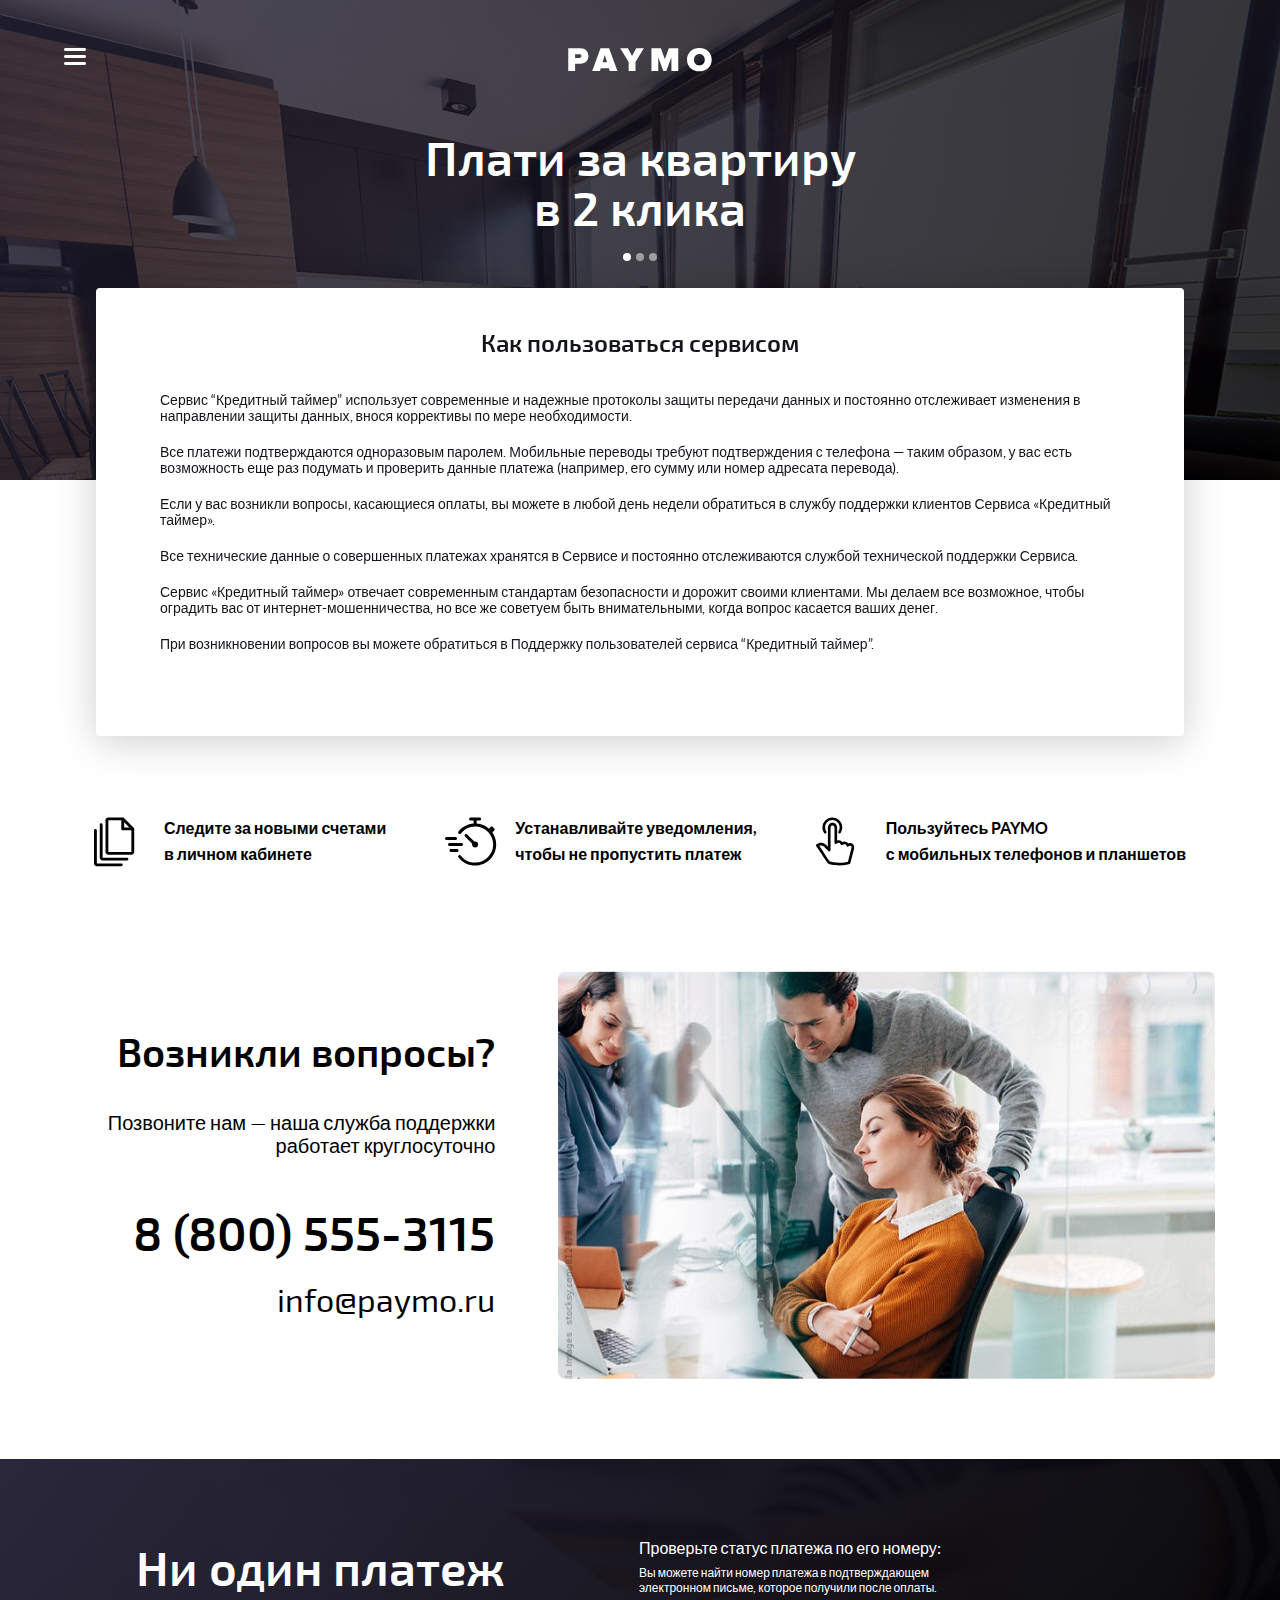
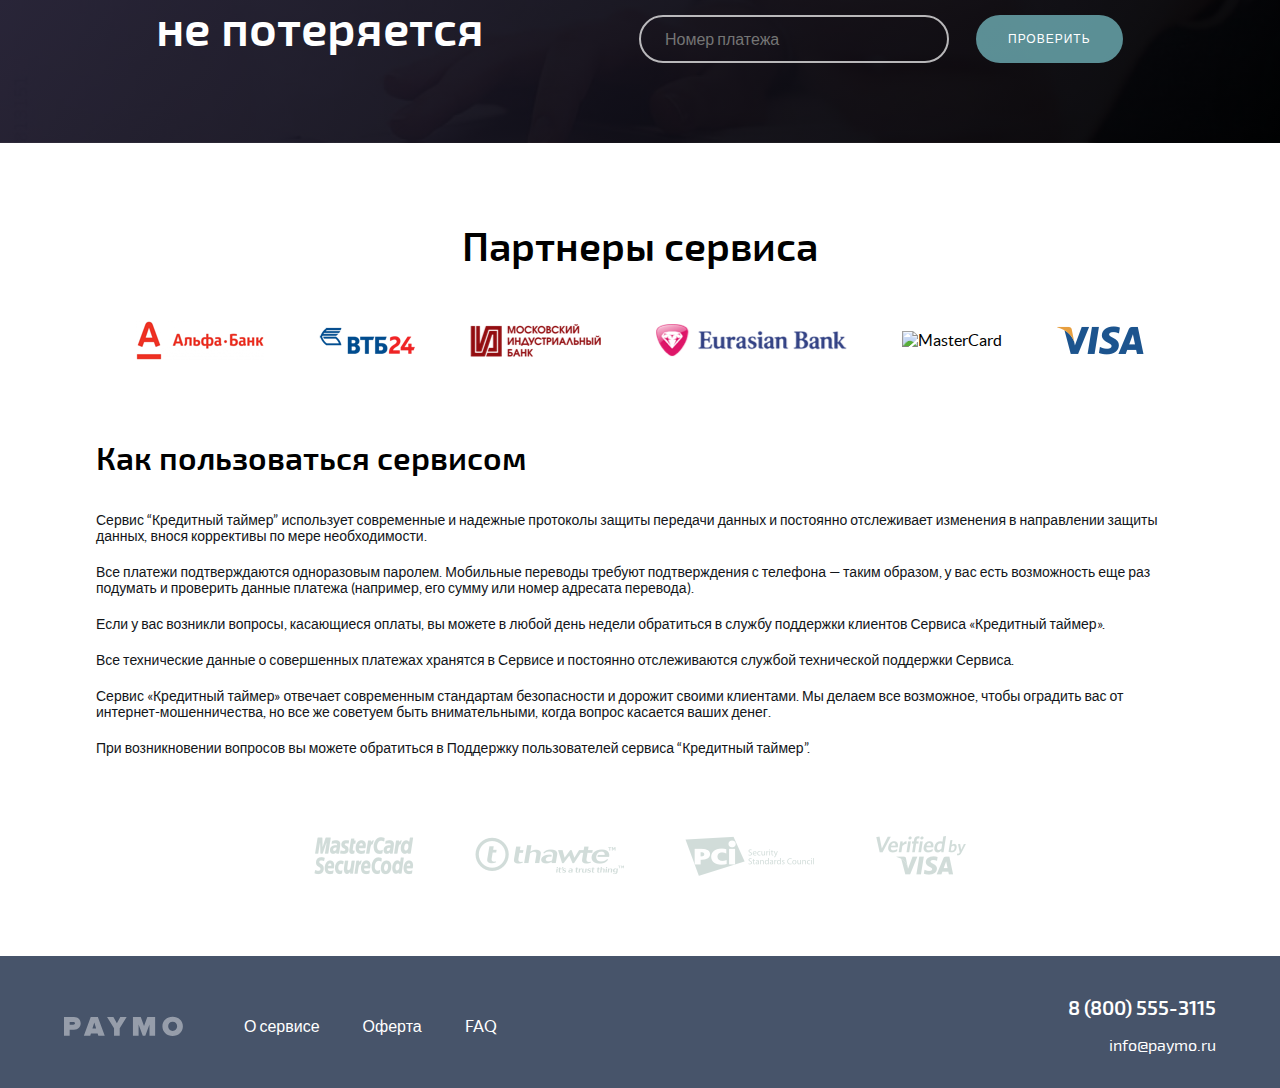
==== faq.html @ 11fecc48 "first commit" ====
<!DOCTYPE>
<html>

  <head>
    <title>Paymo</title>
    <meta http-equiv="Content-type" content="text/html; charset=utf-8" />
  
    <meta name="format-detection" content="telephone=no"/>
    <meta name="viewport" content="width=device-width, initial-scale=1"/>
  
    <link rel="stylesheet" href="styles/build.css"/>
  </head>

  <body>
    <div class="sidemenu">
      <div class="sidemenu-wrapper">
        <div class="sidemenu-close-button"></div>
        <div class="sidemenu-content">
          <ul class="sidemenu-nav">
            <li>ОПЛАТА УСЛУГ
              <ul>
                <li><a href="providers.html">Коммунальные услуги</a></li>
                <li><a href="providers.html">Оплата кредитов</a></li>
                <li><a href="payment_s3_card.html">Переводы с карты на карту</a></li>
                <li><a href="payment_s3_account.html">Переводы с карты на счет</a></li>
              </ul>
            </li>
          </ul>
          <ul class="sidemenu-nav">
            <li>
              <ul>
                <li><a href="faq.html">FAQ</a></li>
              </ul>
            </li>
          </ul>
        </div>
        <div class="sidemenu-footer">
          <div class="sidemenu-phone">8 (800) 555-3115</div>
          <div>info@paymo.ru</div>
        </div>
      </div>
    </div>
    <div class="header">
      <div class="menu-button"></div>
      <a href="index.html" class="header-logo"></a>
      <div id="carousel" class="carousel slide" data-ride="carousel">
        <ol class="carousel-indicators">
          <li data-target="#carousel" data-slide-to="0" class="active"></li>
          <li data-target="#carousel" data-slide-to="1"></li>
          <li data-target="#carousel" data-slide-to="2"></li>
        </ol>
        <!-- Carousel items -->
        <div class="carousel-inner">
          <div class="active item" data-src="./images/slides/pay-rent.jpg">
            <h1 class="title">Плати за квартиру<br/> в 2 клика</h1>
          </div>
          <div class="item" data-src="./images/slides/pay-loan.jpg">
            <h1 class="title">Погащай кредит<br/> из дома</h1>
          </div>
          <div class="item" data-src="./images/slides/card-transfer.jpg">
            <h1 class="title">Переводи деньги<br/> на любую карту</h1>
          </div>
        </div>
      </div>
    </div>

    <div class="section main">
      <div class="content">
        <h1>Как пользоваться сервисом</h1>
        <p>Сервис “Кредитный таймер” использует современные и надежные протоколы защиты передачи данных и постоянно отслеживает изменения в направлении защиты данных, внося коррективы по мере необходимости.</p>
        <p>Все платежи подтверждаются одноразовым паролем. Мобильные переводы требуют подтверждения с телефона — таким образом, у вас есть возможность еще раз подумать и проверить данные платежа (например, его сумму или номер адресата перевода).</p>
        <p>Если у вас возникли вопросы, касающиеся оплаты, вы можете в любой день недели обратиться в службу поддержки клиентов Сервиса «Кредитный таймер».</p>
        <p>Все технические данные о совершенных платежах хранятся в Сервисе и постоянно отслеживаются службой технической поддержки Сервиса.</p>
        <p>Сервис «Кредитный таймер» отвечает современным стандартам безопасности и дорожит своими клиентами. Мы делаем все возможное, чтобы оградить вас от интернет-мошенничества, но все же советуем быть внимательными, когда вопрос касается ваших денег.</p>
        <p>При возникновении вопросов вы можете обратиться в Поддержку пользователей сервиса “Кредитный таймер”.</p>
      </div>
    </div>

    <div class="section features">
      <div class="wrapper">
        <div class="features-list">
          <div class="features-item features-item__invoices">Следите за новыми счетами <br> в личном кабинете</div>
          <div class="features-item features-item__notifications">Устанавливайте уведомления, <br> чтобы не пропустить платеж</div>
          <div class="features-item features-item__mobile">Пользуйтесь PAYMO <br> с мобильных телефонов и планшетов</div>
        </div>
      </div>
    </div>
    <div class="section support">
      <div class="wrapper">
        <div class="support-content">
          <h2>Возникли вопросы?</h2>
          <div class="support-message">Позвоните нам — наша служба поддержки работает круглосуточно</div>
          <div class="support-phone">8 (800) 555-3115</div>
          <div class="support-email">info@paymo.ru</div>
        </div>
        <div class="support-image">
          <img src="./images/support.jpg" alt="Служба поддержки" />
        </div>
      </div>
    </div>
    <div class="section pay-status">
      <div class="wrapper">
        <div class="pay-status-title">
          <h2>Ни один платеж <br> не потеряется</h2>
        </div>
        <div class="pay-status-form">
          <div>Проверьте статус платежа по его номеру:</div>
          <p><small>Вы можете найти номер платежа в подтверждающем<br/> электронном письме, которое получили после оплаты.</small></p>
          <form>
            <input type="text" name="transactionId" placeholder="Номер платежа" />
            <input type="submit" value="Проверить" />
          </form>
        </div>
      </div>
    </div>
    <div class="section partners">
      <div class="wrapper">
        <h2>Партнеры сервиса</h2>
        <div class="partners-list">
          <img src="./images/partners/AlfaBank.png" alt="Альфа-банк" />
          <img src="./images/partners/WTB24.png" alt="ВТБ24" />
          <img src="./images/partners/MIB.png" alt="Московский индустриальный банк" />
          <img src="./images/partners/EurasianBank.png" alt="Банка Евразия" />
          <img src="./images/partners/MasterCard.png" alt="MasterCard" />
          <img src="./images/partners/Visa.png" alt="Visa" />
        </div>
      </div>
    </div>
    <div class="section howitworks">
      <div class="wrapper">
        <h3>Как пользоваться сервисом</h3>
        <div class="content">
          <p>Сервис “Кредитный таймер” использует современные и надежные протоколы защиты передачи данных и постоянно отслеживает изменения в направлении защиты данных, внося коррективы по мере необходимости.</p>
          <p>Все платежи подтверждаются одноразовым паролем. Мобильные переводы требуют подтверждения с телефона — таким образом, у вас есть возможность еще раз подумать и проверить данные платежа (например, его сумму или номер адресата перевода).</p>
          <p>Если у вас возникли вопросы, касающиеся оплаты, вы можете в любой день недели обратиться в службу поддержки клиентов Сервиса «Кредитный таймер».</p>
          <p>Все технические данные о совершенных платежах хранятся в Сервисе и постоянно отслеживаются службой технической поддержки Сервиса.</p>
          <p>Сервис «Кредитный таймер» отвечает современным стандартам безопасности и дорожит своими клиентами. Мы делаем все возможное, чтобы оградить вас от интернет-мошенничества, но все же советуем быть внимательными, когда вопрос касается ваших денег.</p>
          <p>При возникновении вопросов вы можете обратиться в Поддержку пользователей сервиса “Кредитный таймер”.</p>
        </div>
      </div>
    </div>
    <div class="section certificates">
      <div class="wrapper">
        <div class="certificates-list">
          <div class="certificates-item">
            <img src="./images/certificates/mastercard.png" alt="" />
          </div>
          <div class="certificates-item">
            <img src="./images/certificates/thawte.png" alt="" />
          </div>
          <div class="certificates-item">
            <img src="./images/certificates/pci.png" alt="" />
          </div>
          <div class="certificates-item">
            <img src="./images/certificates/visa.png" alt="" />
          </div>
        </div>
      </div>
    </div>
    <div class="footer">
      <div class="wrapper">
        <div class="footer-container">
          <ul class="footer-nav">
            <li><a href="faq.html">О сервисе</a></li>
            <li><a href="faq.html">Оферта</a></li>
            <li><a href="faq.html">FAQ</a></li>
          </ul>
          <div class="footer-contacts">
            <div class="footer-contacts_phone">8 (800) 555-3115</div>
            <div>info@paymo.ru</div>
          </div>
        </div>
      </div>
    </div>
    <script src="js/build.js"></script>
  </body>
</html>
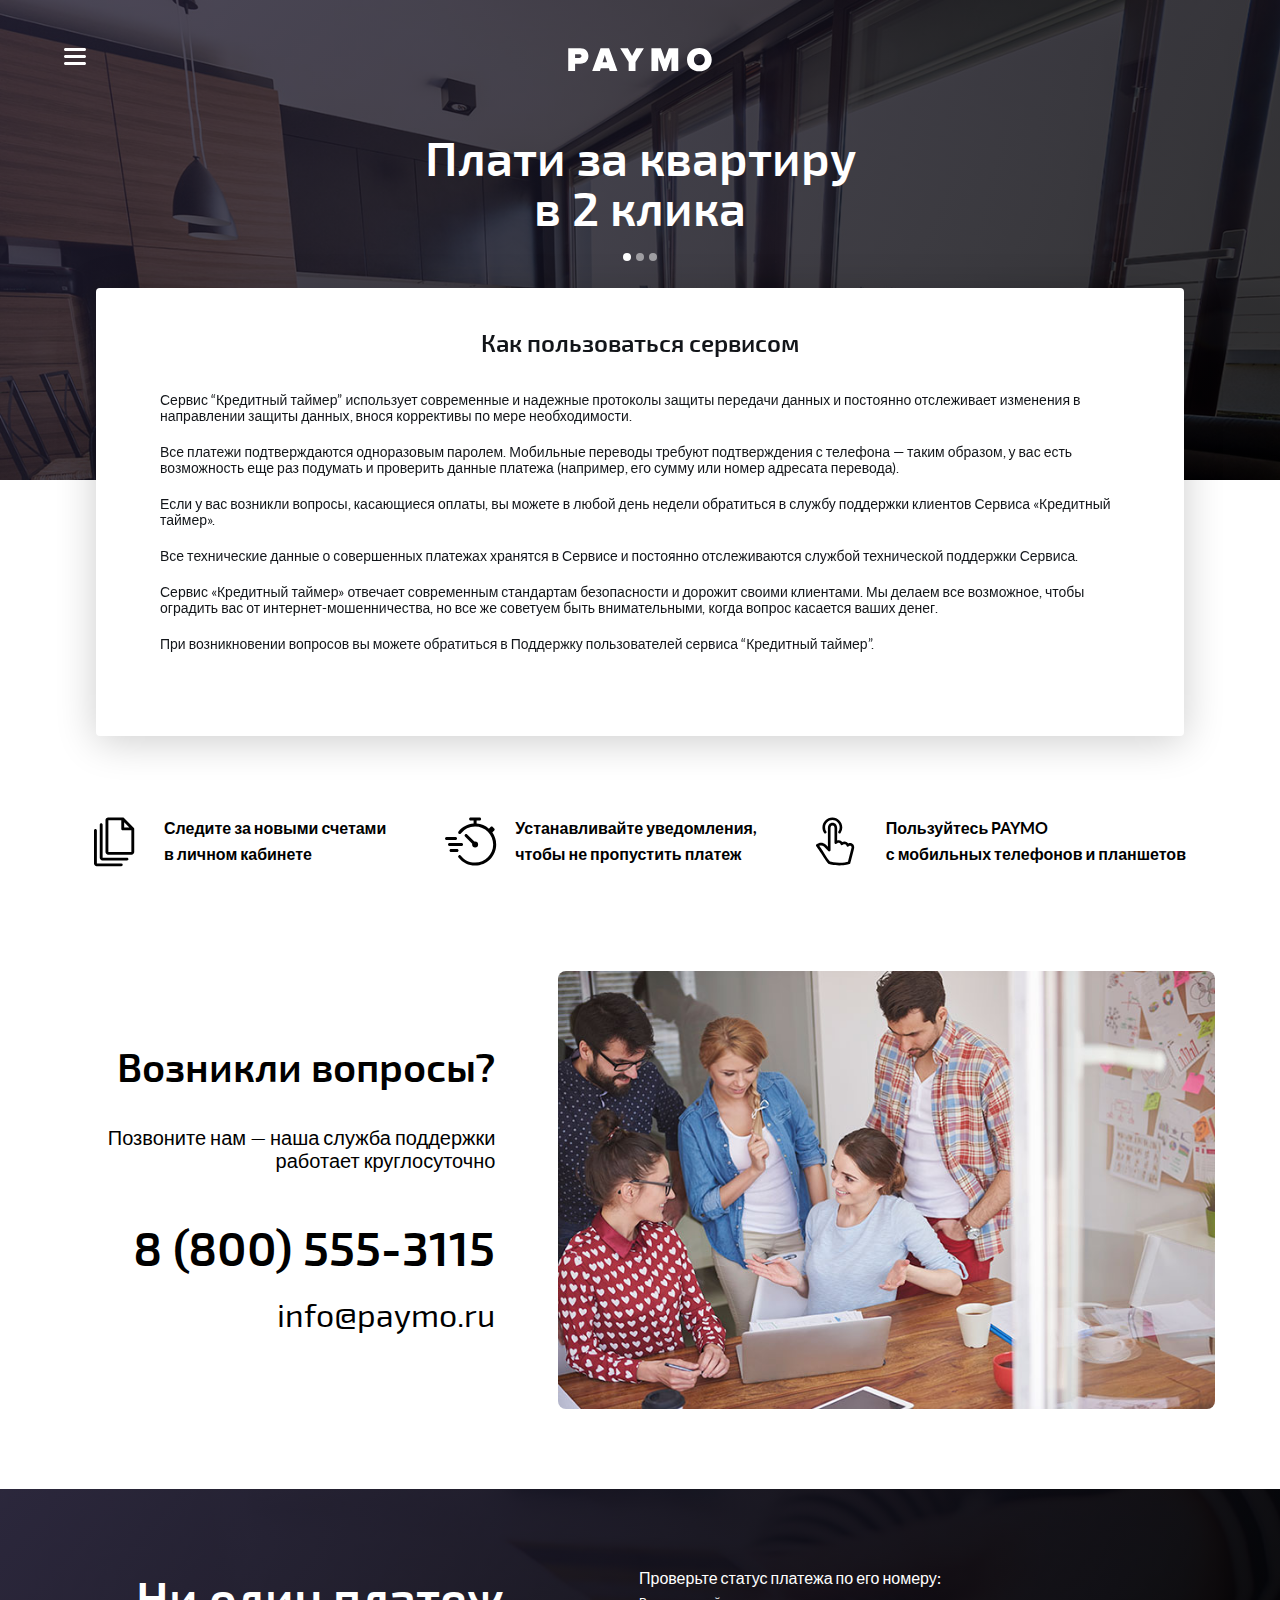
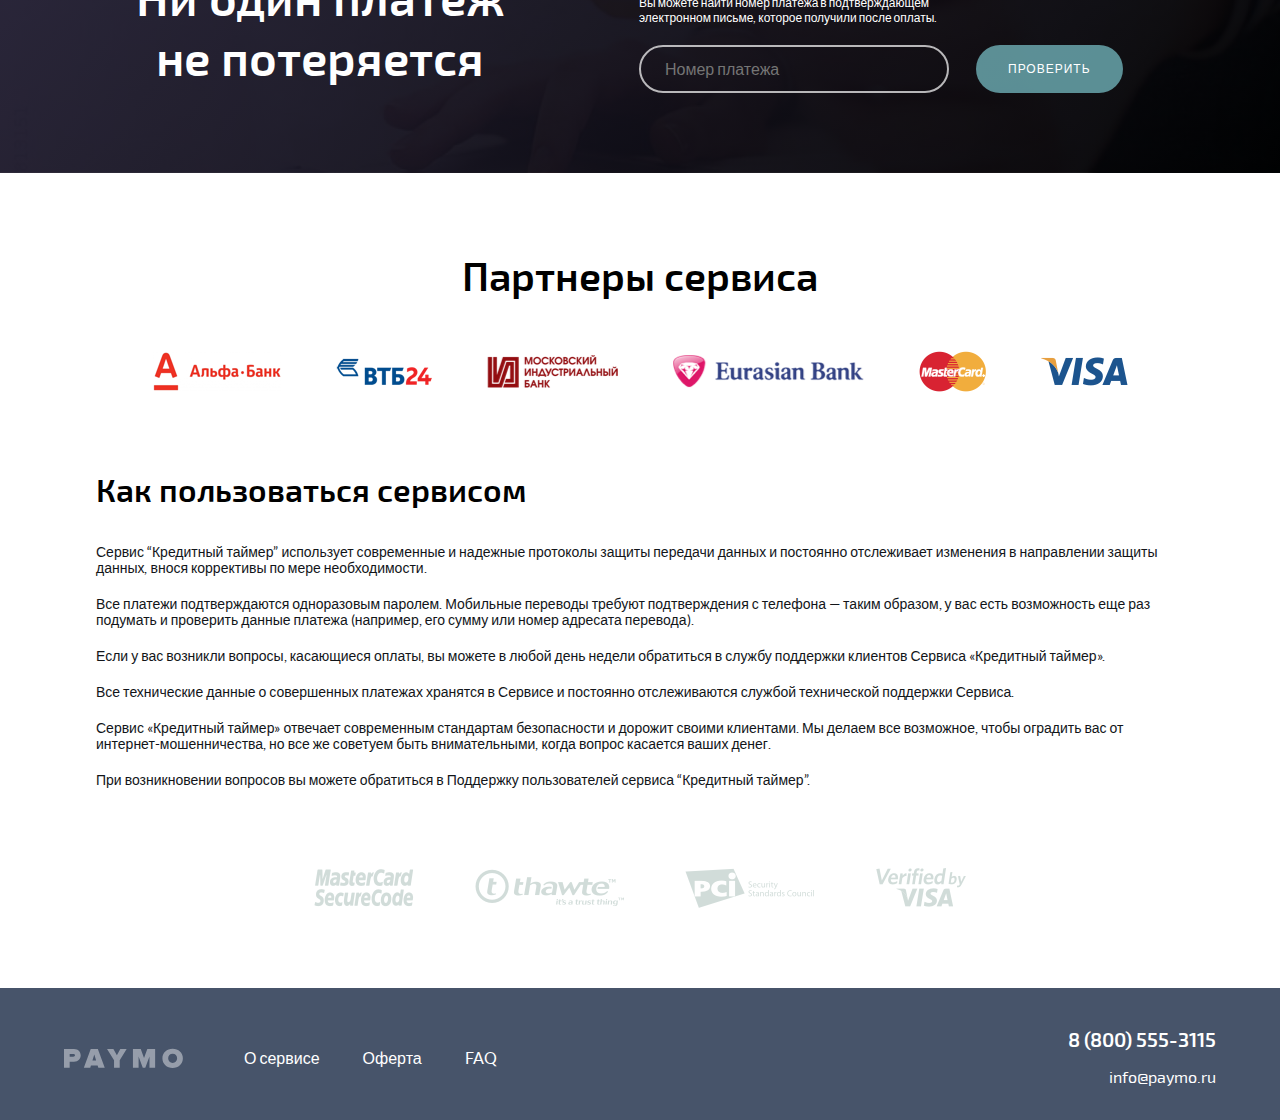
==== commit 37b930ab: "fix field card-holder" ====
--- a/faq.html
+++ b/faq.html
@@ -43,7 +43,7 @@
     <div class="header">
       <div class="menu-button"></div>
       <a href="index.html" class="header-logo"></a>
-      <div id="carousel" class="carousel slide" data-ride="carousel">
+      <div id="carousel" class="carousel slide" data-ride="carousel" data-interval="2500">
         <ol class="carousel-indicators">
           <li data-target="#carousel" data-slide-to="0" class="active"></li>
           <li data-target="#carousel" data-slide-to="1"></li>
@@ -55,7 +55,7 @@
             <h1 class="title">Плати за квартиру<br/> в 2 клика</h1>
           </div>
           <div class="item" data-src="./images/slides/pay-loan.jpg">
-            <h1 class="title">Погащай кредит<br/> из дома</h1>
+            <h1 class="title">Погашай кредит<br/> из дома</h1>
           </div>
           <div class="item" data-src="./images/slides/card-transfer.jpg">
             <h1 class="title">Переводи деньги<br/> на любую карту</h1>
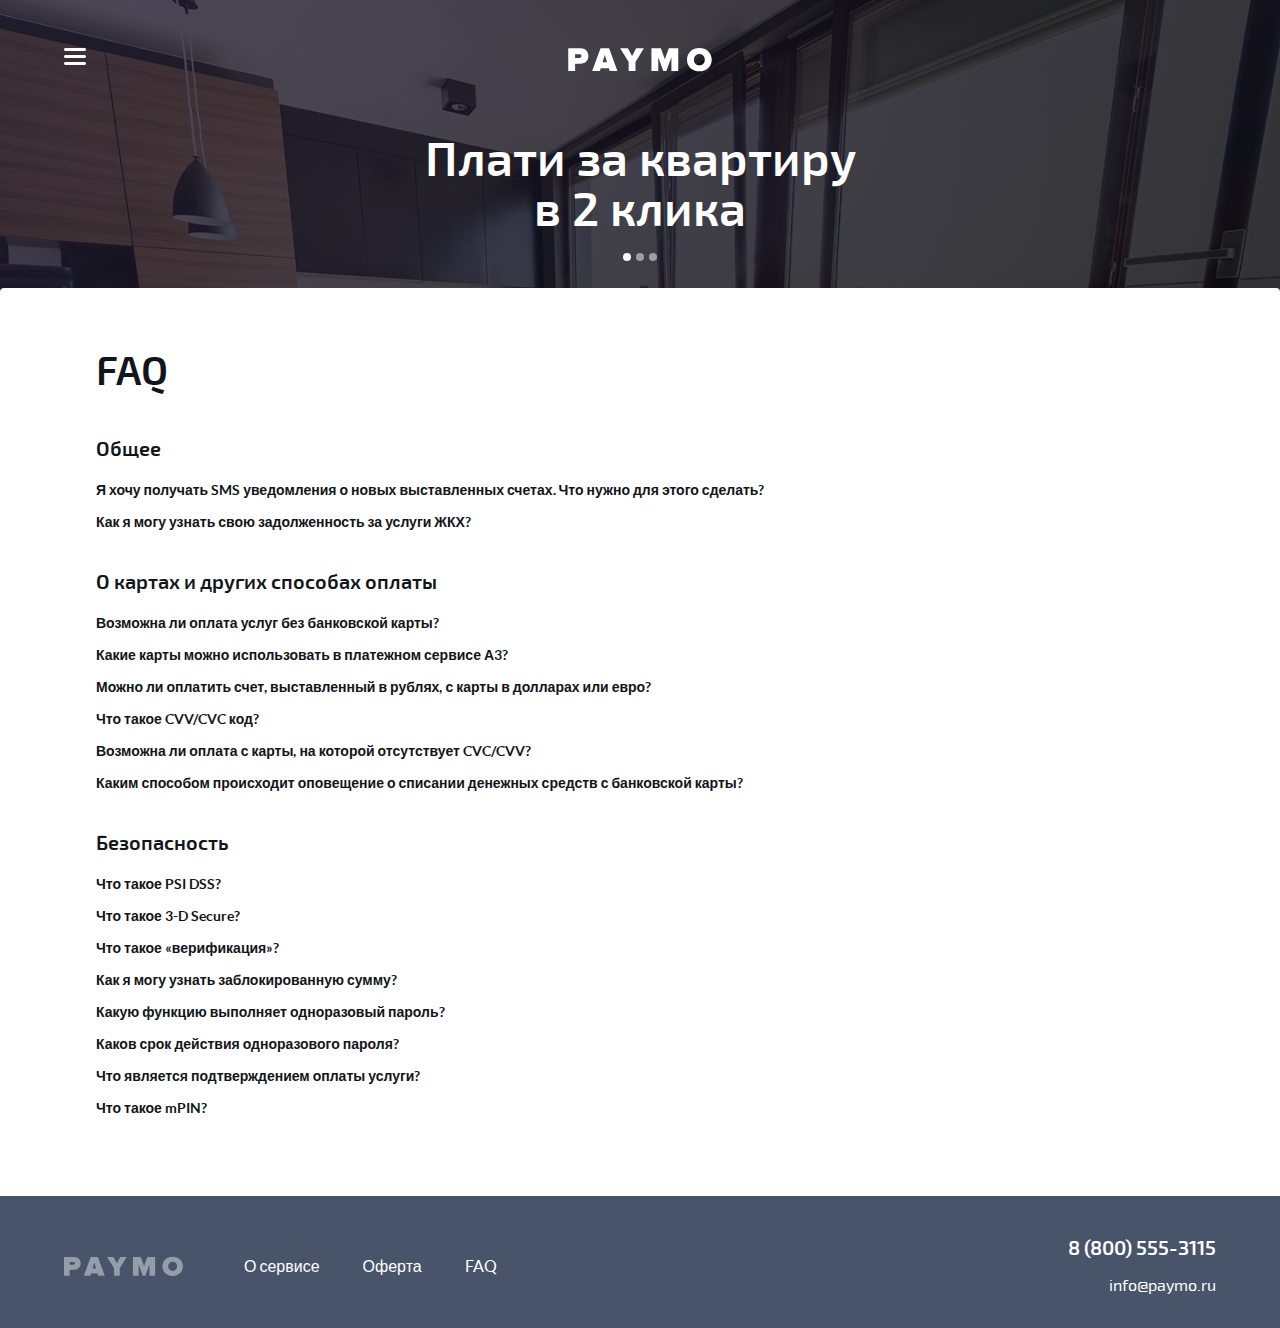
==== commit f120d5e3: "update build" ====
--- a/faq.html
+++ b/faq.html
@@ -29,6 +29,8 @@
           <ul class="sidemenu-nav">
             <li>
               <ul>
+                <li><a href="about.html">О сервисе</a></li>
+                <li><a href="offer.html">Оферта</a></li>
                 <li><a href="faq.html">FAQ</a></li>
               </ul>
             </li>
@@ -64,105 +66,120 @@
       </div>
     </div>
 
-    <div class="section main">
+    <div class="main main__full">
       <div class="content">
-        <h1>Как пользоваться сервисом</h1>
-        <p>Сервис “Кредитный таймер” использует современные и надежные протоколы защиты передачи данных и постоянно отслеживает изменения в направлении защиты данных, внося коррективы по мере необходимости.</p>
-        <p>Все платежи подтверждаются одноразовым паролем. Мобильные переводы требуют подтверждения с телефона — таким образом, у вас есть возможность еще раз подумать и проверить данные платежа (например, его сумму или номер адресата перевода).</p>
-        <p>Если у вас возникли вопросы, касающиеся оплаты, вы можете в любой день недели обратиться в службу поддержки клиентов Сервиса «Кредитный таймер».</p>
-        <p>Все технические данные о совершенных платежах хранятся в Сервисе и постоянно отслеживаются службой технической поддержки Сервиса.</p>
-        <p>Сервис «Кредитный таймер» отвечает современным стандартам безопасности и дорожит своими клиентами. Мы делаем все возможное, чтобы оградить вас от интернет-мошенничества, но все же советуем быть внимательными, когда вопрос касается ваших денег.</p>
-        <p>При возникновении вопросов вы можете обратиться в Поддержку пользователей сервиса “Кредитный таймер”.</p>
-      </div>
-    </div>
+        <h1>FAQ</h1>
+        <h4>Общее</h4>
+        <div class="accordion-item">
+          <div class="accordion-item_title">Я хочу получать SMS уведомления о новых выставленных счетах. Что нужно для этого сделать?</div>
+          <div class="accordion-item_content">
+            <p>SMS с информацией о новом счете за услуги ЖКХ будут поступать Вам после первой оплаты услуги через платежный сервис А3. Кроме того, информация о новых счетах будет отображаться в Личном кабинете, в разделе «Счета к оплате».</p>
+          </div>
+        </div>
 
-    <div class="section features">
-      <div class="wrapper">
-        <div class="features-list">
-          <div class="features-item features-item__invoices">Следите за новыми счетами <br> в личном кабинете</div>
-          <div class="features-item features-item__notifications">Устанавливайте уведомления, <br> чтобы не пропустить платеж</div>
-          <div class="features-item features-item__mobile">Пользуйтесь PAYMO <br> с мобильных телефонов и планшетов</div>
+        <div class="accordion-item">
+          <div class="accordion-item_title">Как я могу узнать свою задолженность за услуги ЖКХ?</div>
+          <div class="accordion-item_content">
+            <p>SMS с информацией о новом счете за услуги ЖКХ будут поступать Вам после первой оплаты услуги через платежный сервис А3. Кроме того, информация о новых счетах будет отображаться в Личном кабинете, в разделе «Счета к оплате».</p>
+          </div>
         </div>
-      </div>
-    </div>
-    <div class="section support">
-      <div class="wrapper">
-        <div class="support-content">
-          <h2>Возникли вопросы?</h2>
-          <div class="support-message">Позвоните нам — наша служба поддержки работает круглосуточно</div>
-          <div class="support-phone">8 (800) 555-3115</div>
-          <div class="support-email">info@paymo.ru</div>
+
+        <h4>О картах и других способах оплаты</h4>
+        <div class="accordion-item">
+          <div class="accordion-item_title">Возможна ли оплата услуг без банковской карты?</div>
+          <div class="accordion-item_content">
+            <p>SMS с информацией о новом счете за услуги ЖКХ будут поступать Вам после первой оплаты услуги через платежный сервис А3. Кроме того, информация о новых счетах будет отображаться в Личном кабинете, в разделе «Счета к оплате».</p>
+          </div>
         </div>
-        <div class="support-image">
-          <img src="./images/support.jpg" alt="Служба поддержки" />
+        <div class="accordion-item">
+          <div class="accordion-item_title">Какие карты можно использовать в платежном сервисе А3?</div>
+          <div class="accordion-item_content">
+            <p>SMS с информацией о новом счете за услуги ЖКХ будут поступать Вам после первой оплаты услуги через платежный сервис А3. Кроме того, информация о новых счетах будет отображаться в Личном кабинете, в разделе «Счета к оплате».</p>
+          </div>
         </div>
-      </div>
-    </div>
-    <div class="section pay-status">
-      <div class="wrapper">
-        <div class="pay-status-title">
-          <h2>Ни один платеж <br> не потеряется</h2>
+        <div class="accordion-item">
+          <div class="accordion-item_title">Можно ли оплатить счет, выставленный в рублях, с карты в долларах или евро?</div>
+          <div class="accordion-item_content">
+            <p>SMS с информацией о новом счете за услуги ЖКХ будут поступать Вам после первой оплаты услуги через платежный сервис А3. Кроме того, информация о новых счетах будет отображаться в Личном кабинете, в разделе «Счета к оплате».</p>
+          </div>
         </div>
-        <div class="pay-status-form">
-          <div>Проверьте статус платежа по его номеру:</div>
-          <p><small>Вы можете найти номер платежа в подтверждающем<br/> электронном письме, которое получили после оплаты.</small></p>
-          <form>
-            <input type="text" name="transactionId" placeholder="Номер платежа" />
-            <input type="submit" value="Проверить" />
-          </form>
+        <div class="accordion-item">
+          <div class="accordion-item_title">Что такое CVV/CVC код?</div>
+          <div class="accordion-item_content">
+            <p>SMS с информацией о новом счете за услуги ЖКХ будут поступать Вам после первой оплаты услуги через платежный сервис А3. Кроме того, информация о новых счетах будет отображаться в Личном кабинете, в разделе «Счета к оплате».</p>
+          </div>
         </div>
-      </div>
-    </div>
-    <div class="section partners">
-      <div class="wrapper">
-        <h2>Партнеры сервиса</h2>
-        <div class="partners-list">
-          <img src="./images/partners/AlfaBank.png" alt="Альфа-банк" />
-          <img src="./images/partners/WTB24.png" alt="ВТБ24" />
-          <img src="./images/partners/MIB.png" alt="Московский индустриальный банк" />
-          <img src="./images/partners/EurasianBank.png" alt="Банка Евразия" />
-          <img src="./images/partners/MasterCard.png" alt="MasterCard" />
-          <img src="./images/partners/Visa.png" alt="Visa" />
+        <div class="accordion-item">
+          <div class="accordion-item_title">Возможна ли оплата с карты, на которой отсутствует CVC/CVV?</div>
+          <div class="accordion-item_content">
+            <p>SMS с информацией о новом счете за услуги ЖКХ будут поступать Вам после первой оплаты услуги через платежный сервис А3. Кроме того, информация о новых счетах будет отображаться в Личном кабинете, в разделе «Счета к оплате».</p>
+          </div>
         </div>
-      </div>
-    </div>
-    <div class="section howitworks">
-      <div class="wrapper">
-        <h3>Как пользоваться сервисом</h3>
-        <div class="content">
-          <p>Сервис “Кредитный таймер” использует современные и надежные протоколы защиты передачи данных и постоянно отслеживает изменения в направлении защиты данных, внося коррективы по мере необходимости.</p>
-          <p>Все платежи подтверждаются одноразовым паролем. Мобильные переводы требуют подтверждения с телефона — таким образом, у вас есть возможность еще раз подумать и проверить данные платежа (например, его сумму или номер адресата перевода).</p>
-          <p>Если у вас возникли вопросы, касающиеся оплаты, вы можете в любой день недели обратиться в службу поддержки клиентов Сервиса «Кредитный таймер».</p>
-          <p>Все технические данные о совершенных платежах хранятся в Сервисе и постоянно отслеживаются службой технической поддержки Сервиса.</p>
-          <p>Сервис «Кредитный таймер» отвечает современным стандартам безопасности и дорожит своими клиентами. Мы делаем все возможное, чтобы оградить вас от интернет-мошенничества, но все же советуем быть внимательными, когда вопрос касается ваших денег.</p>
-          <p>При возникновении вопросов вы можете обратиться в Поддержку пользователей сервиса “Кредитный таймер”.</p>
+        <div class="accordion-item">
+          <div class="accordion-item_title">Каким способом происходит оповещение о списании денежных средств с банковской карты?</div>
+          <div class="accordion-item_content">
+            <p>SMS с информацией о новом счете за услуги ЖКХ будут поступать Вам после первой оплаты услуги через платежный сервис А3. Кроме того, информация о новых счетах будет отображаться в Личном кабинете, в разделе «Счета к оплате».</p>
+          </div>
         </div>
-      </div>
-    </div>
-    <div class="section certificates">
-      <div class="wrapper">
-        <div class="certificates-list">
-          <div class="certificates-item">
-            <img src="./images/certificates/mastercard.png" alt="" />
+
+        <h4>Безопасность</h4>
+        <div class="accordion-item">
+          <div class="accordion-item_title">Что такое PSI DSS?</div>
+          <div class="accordion-item_content">
+            <p>SMS с информацией о новом счете за услуги ЖКХ будут поступать Вам после первой оплаты услуги через платежный сервис А3. Кроме того, информация о новых счетах будет отображаться в Личном кабинете, в разделе «Счета к оплате».</p>
           </div>
-          <div class="certificates-item">
-            <img src="./images/certificates/thawte.png" alt="" />
+        </div>
+        <div class="accordion-item">
+          <div class="accordion-item_title">Что такое 3-D Secure?</div>
+          <div class="accordion-item_content">
+            <p>SMS с информацией о новом счете за услуги ЖКХ будут поступать Вам после первой оплаты услуги через платежный сервис А3. Кроме того, информация о новых счетах будет отображаться в Личном кабинете, в разделе «Счета к оплате».</p>
           </div>
-          <div class="certificates-item">
-            <img src="./images/certificates/pci.png" alt="" />
+        </div>
+        <div class="accordion-item">
+          <div class="accordion-item_title">Что такое «верификация»?</div>
+          <div class="accordion-item_content">
+            <p>SMS с информацией о новом счете за услуги ЖКХ будут поступать Вам после первой оплаты услуги через платежный сервис А3. Кроме того, информация о новых счетах будет отображаться в Личном кабинете, в разделе «Счета к оплате».</p>
           </div>
-          <div class="certificates-item">
-            <img src="./images/certificates/visa.png" alt="" />
+        </div>
+        <div class="accordion-item">
+          <div class="accordion-item_title">Как я могу узнать заблокированную сумму?</div>
+          <div class="accordion-item_content">
+            <p>SMS с информацией о новом счете за услуги ЖКХ будут поступать Вам после первой оплаты услуги через платежный сервис А3. Кроме того, информация о новых счетах будет отображаться в Личном кабинете, в разделе «Счета к оплате».</p>
+          </div>
+        </div>
+        <div class="accordion-item">
+          <div class="accordion-item_title">Какую функцию выполняет одноразовый пароль?</div>
+          <div class="accordion-item_content">
+            <p>SMS с информацией о новом счете за услуги ЖКХ будут поступать Вам после первой оплаты услуги через платежный сервис А3. Кроме того, информация о новых счетах будет отображаться в Личном кабинете, в разделе «Счета к оплате».</p>
+          </div>
+        </div>
+        <div class="accordion-item">
+          <div class="accordion-item_title">Каков срок действия одноразового пароля?</div>
+          <div class="accordion-item_content">
+            <p>SMS с информацией о новом счете за услуги ЖКХ будут поступать Вам после первой оплаты услуги через платежный сервис А3. Кроме того, информация о новых счетах будет отображаться в Личном кабинете, в разделе «Счета к оплате».</p>
+          </div>
+        </div>
+        <div class="accordion-item">
+          <div class="accordion-item_title">Что является подтверждением оплаты услуги?</div>
+          <div class="accordion-item_content">
+            <p>SMS с информацией о новом счете за услуги ЖКХ будут поступать Вам после первой оплаты услуги через платежный сервис А3. Кроме того, информация о новых счетах будет отображаться в Личном кабинете, в разделе «Счета к оплате».</p>
+          </div>
+        </div>
+        <div class="accordion-item">
+          <div class="accordion-item_title">Что такое mPIN?</div>
+          <div class="accordion-item_content">
+            <p>SMS с информацией о новом счете за услуги ЖКХ будут поступать Вам после первой оплаты услуги через платежный сервис А3. Кроме того, информация о новых счетах будет отображаться в Личном кабинете, в разделе «Счета к оплате».</p>
           </div>
         </div>
       </div>
     </div>
+
     <div class="footer">
       <div class="wrapper">
         <div class="footer-container">
           <ul class="footer-nav">
-            <li><a href="faq.html">О сервисе</a></li>
-            <li><a href="faq.html">Оферта</a></li>
+            <li><a href="about.html">О сервисе</a></li>
+            <li><a href="offer.html">Оферта</a></li>
             <li><a href="faq.html">FAQ</a></li>
           </ul>
           <div class="footer-contacts">
